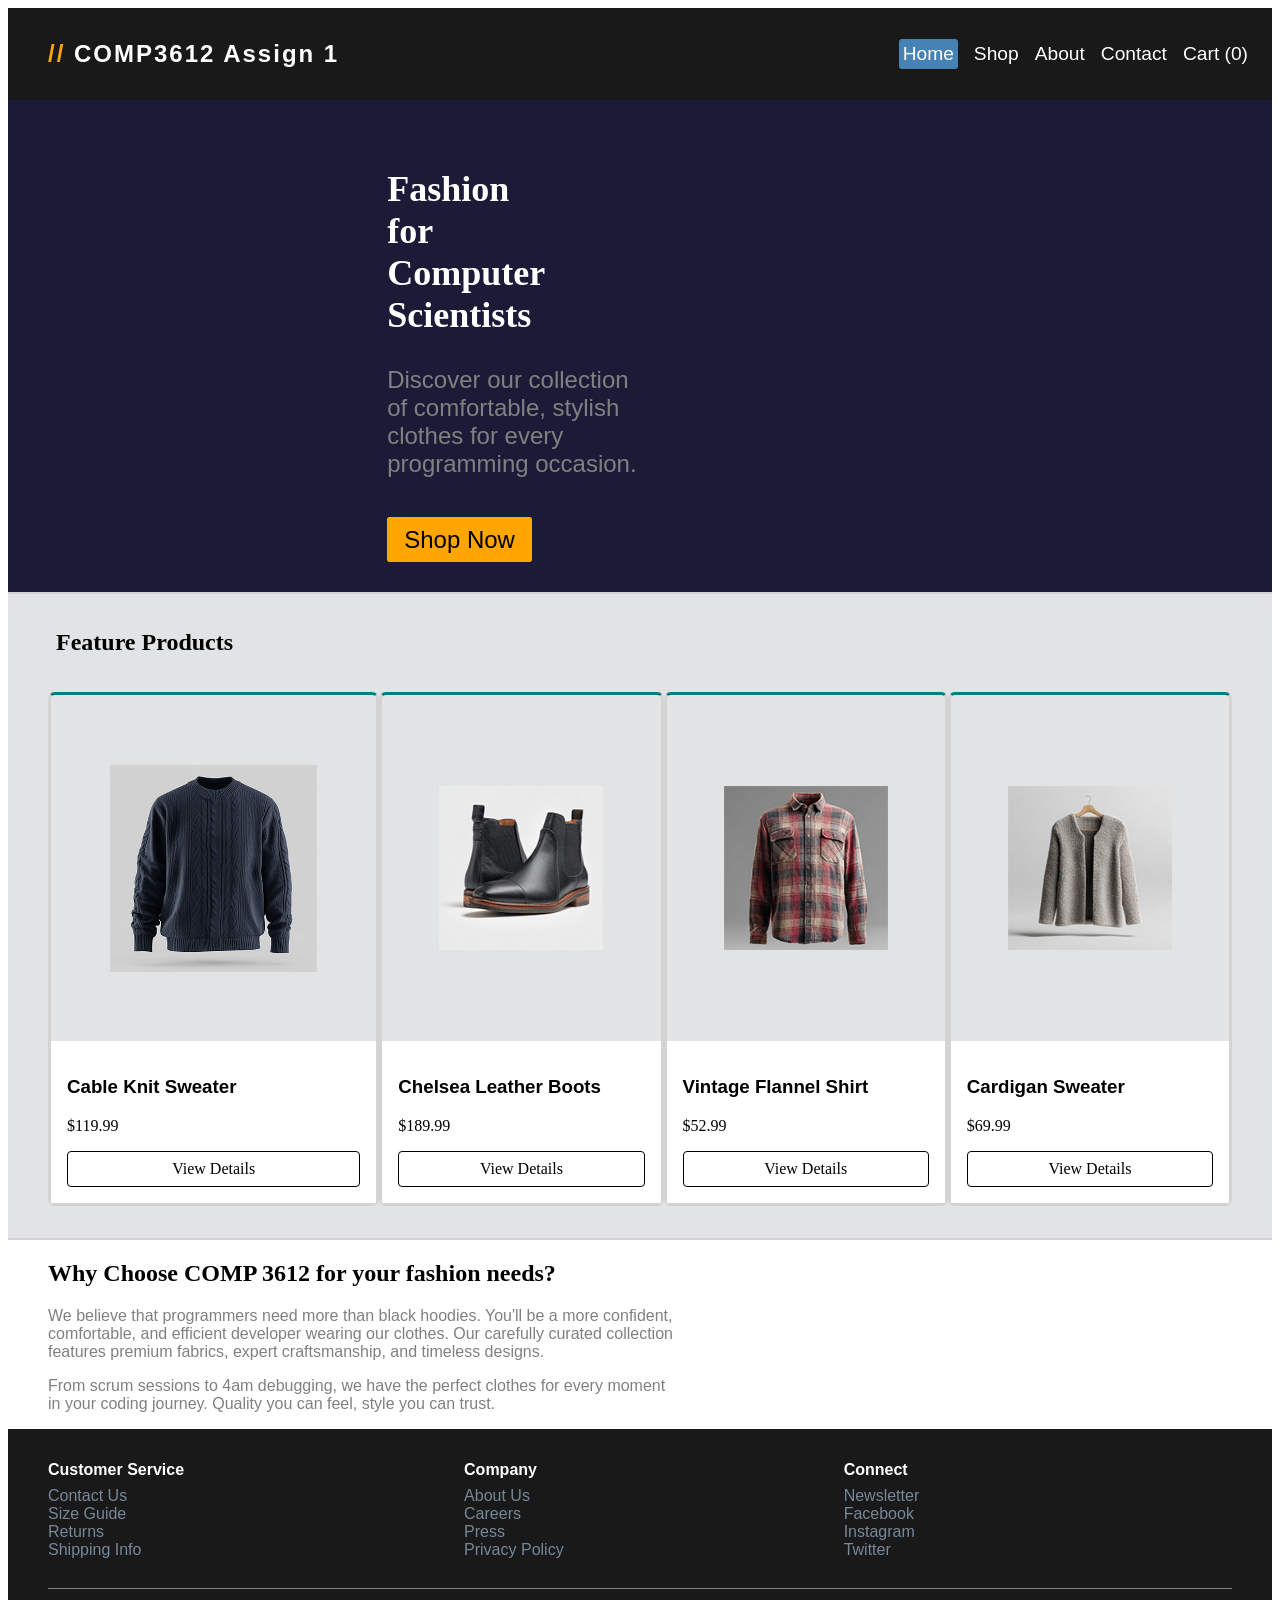
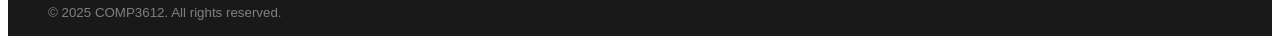
==== index.html @ 66c7a984 "day 1 checkpoint. index.html done. about.html halfway done" ====
<html>
<head> 
        <title>Home Page</title>
        <link rel="stylesheet" href="styles.css">
</head>

<body>
    <header>
        <div>
            <span>//</span>
            <p>COMP3612 Assign 1</p>
        </div>
        
        <nav>
            <ul>
                <li class="homeLink"><a href="index.html">Home</a></li>
                <li><a href="#">Shop</a></li>
                <li><a href="about.html">About</a></li>
                <li><a href="#">Contact</a></li>
                <li><a href="#">Cart (0)</a></li>
            </ul>
        </nav>
    </header>

    <section class="hero">
        <h1 id="indexHTML">Fashion for Computer Scientists</h1>
        <p>
            Discover our collection of comfortable,
            stylish clothes for every programming occasion.
        </p>

        <a href="#">Shop Now</a>
    </section>

    <section class="greySection">
        <h2>Feature Products</h2>

        <ul class="product-list">
            <li>
                <article class="cards">
                    <div class="productImage">
                        <img src="data/images/003-medium-front.png" alt="Cable Knit Sweater">
                    </div>

                    <div class="cardDetails">
                        <h3 class="indexCardFont">Cable Knit Sweater</h3>
                        <p>$119.99</p>
                        <a href="product.html">View Details</a>
                    </div>
                </article>
            </li>

            <li>
                <article class="cards">
                    <div class="productImage">
                        <img src="data/images/008-small-front.png" alt="Chelsea Leather Boots">
                    </div>
                    
                    <div class="cardDetails">
                        <h3 class="indexCardFont">Chelsea Leather Boots</h3>
                        <p>$189.99</p>
                        <a href="#">View Details</a>
                    </div>
                </article>
            </li>

            <li>
                <article class="cards">
                    <div class="productImage">
                        <img src="data/images/011-small-front.png" alt="Vintage Flannel Shirt">
                    </div>

                    <div class="cardDetails">
                        <h3 class="indexCardFont">Vintage Flannel Shirt</h3>
                        <p>$52.99</p>
                        <a href="#">View Details</a>
                    </div>
                </article>
            </li>

            <li>
                <article class="cards">
                    <div class="productImage">
                        <img src="data/images/009-small-front.png" alt="Cardigan Sweater">
                    </div>
                    
                    <div class="cardDetails">
                        <h3 class="indexCardFont">Cardigan Sweater</h3>
                        <p>$69.99</p>
                        <a href="#">View Details</a>
                    </div>
                </article>
            </li>
        </ul>
    </section>

    <article class="whiteSection">
        <h2> Why Choose COMP 3612 for your fashion needs? </h2>
        <p> We believe that programmers need more than black hoodies. You'll be a more confident, comfortable, and efficient developer wearing our clothes. Our carefully curated collection features premium fabrics, expert craftsmanship, and timeless designs. </p>
        <p> From scrum sessions to 4am debugging, we have the perfect clothes for every moment in your coding journey. Quality you can feel, style you can trust. </p>
    </article>

    <footer>
        <nav>
            <section>
                <ul>
                    <li class="sectionTitle">Customer Service</li>
                    <li><a href="#">Contact Us</a></li>
                    <li><a href="#">Size Guide</a></li>
                    <li><a href="#">Returns</a></li>
                    <li><a href="#">Shipping Info</a></li>
                </ul>
            </section>
            <section>
                <ul>
                    <li class="sectionTitle">Company</li>
                    <li><a href="#">About Us</a></li>
                    <li><a href="#">Careers</a></li>
                    <li><a href="#">Press</a></li>
                    <li><a href="#">Privacy Policy</a></li>
                </ul>
            </section>
            <section>
                <ul>
                    <li class="sectionTitle">Connect</li>
                    <li><a href="#">Newsletter</a></li>
                    <li><a href="#">Facebook</a></li>
                    <li><a href="#">Instagram</a></li>
                    <li><a href="#">Twitter</a></li>
                </ul>
            </section>

        </nav>
        <p>&copy 2025 COMP3612. All rights reserved.</p>
    </footer>
</body>

</html>
---- styles.css ----
footer {
    color:lightslategray;
    background-color: rgb(25, 25, 25);
    padding-top: 1rem;
    nav {
        display:flex;
        justify-content: flex-start;
        section {
            margin-right: 15rem;
            ul {
                list-style-type: none;
                .sectionTitle {
                    font-weight: bold;
                    margin-bottom: 0.5rem;
                    color:white;
                }
            }
        }
    }
    p {
        border-top: 1px solid gray;
        margin-right: 2.5rem;
        margin-left: 2.5rem;
        font-size: smaller;
        color:gray;
        padding-top: 1rem;
        padding-bottom: 1rem;
    }
    a {
        text-decoration: none;
        color: inherit;
    }
}

header {
    background-color: rgb(25, 25, 25);
    color: white;
    padding: 0.5rem;
    display: flex;
    justify-content: space-between;
    align-items: center;
    div {
        padding-left: 2rem;
        letter-spacing: 2px;
        font-weight: bold;
        font-size: x-large;
        display: inline-block;
    }
    span {
        color: orange;
    }    
    p {
        display: inline-block;
    } 
    

    nav {
        display: inline-block;
        ul {
            align-items: center;
            display:flex;
            list-style-type: none;
            li {
                display: inline-block;
                font-size: larger;
                margin-right: 1rem;
                a {
                    text-decoration: none;
                    color: inherit; 
                }
                
            }
            .homeLink {
                background-color: steelblue;
                border-radius: 3px;
                border: 4px solid steelblue;
            }
        }
    }
}

.hero {
    background-color:rgb(27, 27, 56);
    padding: 3%;
    padding-left: 30%;
    font-size: x-large;
    h1 {
        
        
        color: white;
        font-family: 'Times New Roman', Times, serif;
    }
    #indexHTML {
        max-width: 20%;
    }
    p {
        max-width: 30%;
        margin-bottom: 3rem;
        color: grey;
    }
    a {
        border: 1px solid orange;
        background-color: orange;
        border-radius: 3px;
        text-decoration: none;
        color: inherit;
        padding: 0.5rem;
        padding-left: 1rem;
        padding-right: 1rem;
    }
}

.greySection {
    padding-top: 1rem;
    padding-bottom: 1rem;
    background-color: rgb(226, 227, 228);
    border-bottom: 2px solid rgb(211, 209, 209);
    border-top: 2px solid rgb(211, 209, 209);
    transition: border-color 0.2s ease; 
    font-family: 'Times New Roman', Times, serif;
    /* index.html styles below */
    h2 {
        padding-left: 3rem;
        padding-bottom: 1rem;
    }
    .indexCardFont {
        font-family:'Gill Sans', 'Gill Sans MT', Calibri, 'Trebuchet MS', sans-serif;
    }
    ul {
        align-items: center;
        justify-content: space-evenly;
        padding-right: 40px;
        display: flex;
        list-style-type: none;
        li article { 
            border: 3px solid lightgray;
            border-radius: 7px;
            border-top-color: teal;
            transition: border-top-color 0.2s ease; 
            .cardDetails {
                display:block;
                background-color: white;
                padding: 1rem;
                a {
                    padding: 0.5rem;
                    border: 1px solid black;
                    border-radius: 4px;
                    display: block;
                    text-align: center;
                    text-decoration: none;
                    color: inherit;
                }
            }
        }
        .cards:hover {
            border-color: black;
            border-top-color: orange;
            a {
                background-color: black;
                color:white;
            }
        }
        .productImage {
            height: 250px;
            display: flex;
            justify-content: center;
            align-items: center;
            padding: 3rem;
        }
        .productImage img {
            max-width: 90%;
            max-height: 100%;
            object-fit:contain;
        }
    }

    /* about.html styles below */
    #aboutHTMLarticle {
        display: flex;
        justify-content: space-evenly;
        align-items: center;
        padding-right: 3rem;
        padding-left: 3rem;
    }
    #aboutHTMLheader {
        display:inline;
    }
    #aboutHTMLp {
        display: inline-block;
        color: gray;
        max-width: 40%;
    }
    .paddingPlease {
        padding: 1rem;
        padding-left: 2.5rem;
    }
    div.getInTouchCards {
        padding: 1rem;
        padding-right: 7rem;
        justify-content: left;
        background-color: white;
        border: 1px solid grey;
        h3 {
            font-family: 'Times New Roman', Times, serif;
            margin-bottom: 2rem;
        }
        p {
            margin-top: -1rem;
            color: gray;
            font-family:'Gill Sans', 'Gill Sans MT', Calibri, 'Trebuchet MS', sans-serif;
        }
    }
    nav {
        display: flex;
        justify-content: flex-start;
        gap: 2rem;
    }
}

.whiteSection {
    padding-left: 2.5rem;
    background-color: white;
    max-width: 50%;
    p {
        color: gray;
    }
    h2 {
        font-family: 'Times New Roman', Times, serif;
    }
    .centerPlease {
        max-width: 100%;
        justify-content: right;
        color: rgb(72, 97, 97);
        background-color: pink;
        display:block;
    }
}

body {
    font-family:'Gill Sans', 'Gill Sans MT', Calibri, 'Trebuchet MS', sans-serif;
}
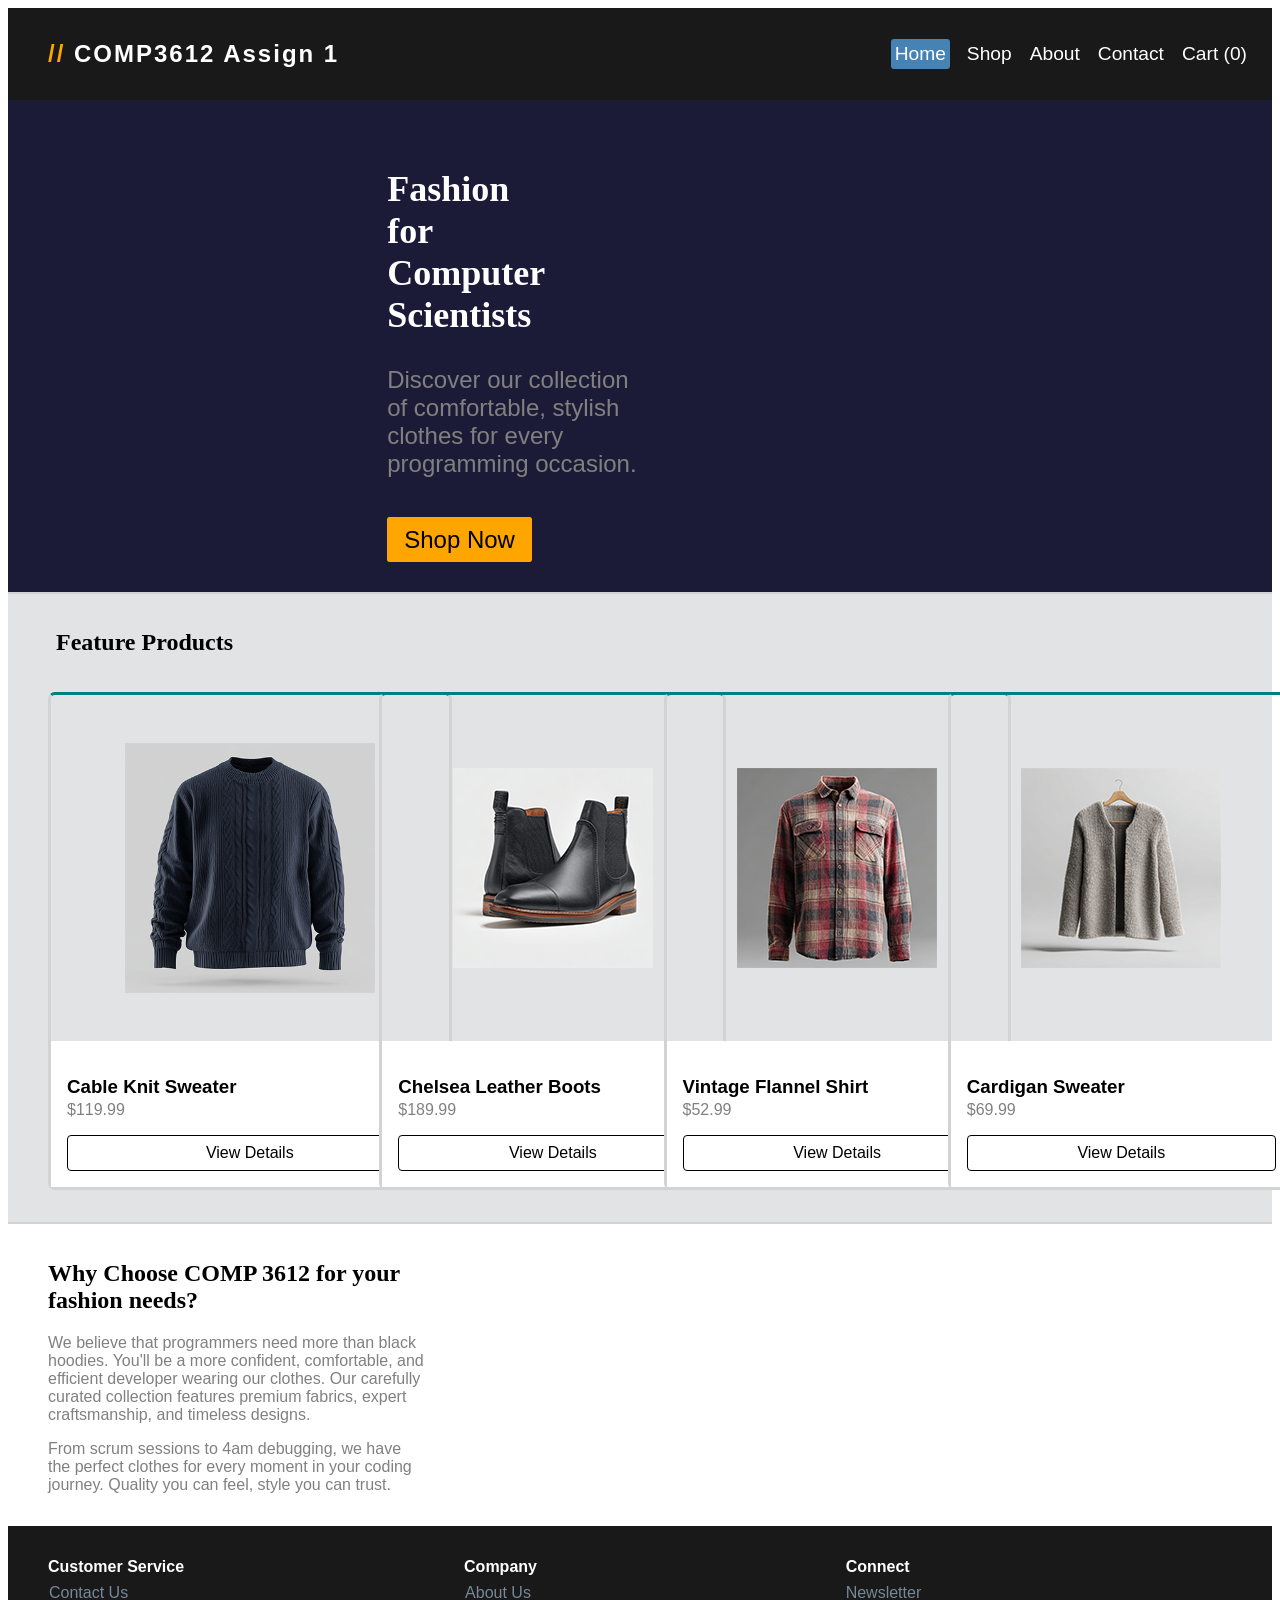
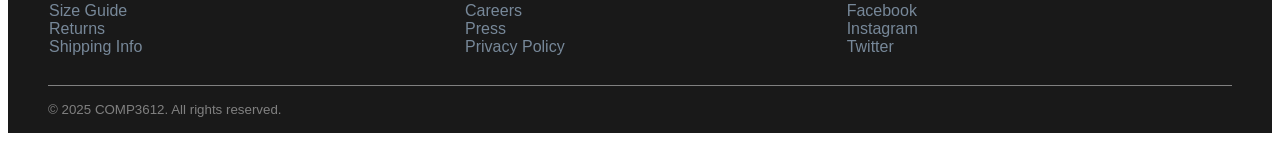
==== commit 71bd52b7: "done all 3 pages need to bug fix stuff" ====
--- a/index.html
+++ b/index.html
@@ -95,9 +95,11 @@
     </section>
 
     <article class="whiteSection">
-        <h2> Why Choose COMP 3612 for your fashion needs? </h2>
-        <p> We believe that programmers need more than black hoodies. You'll be a more confident, comfortable, and efficient developer wearing our clothes. Our carefully curated collection features premium fabrics, expert craftsmanship, and timeless designs. </p>
-        <p> From scrum sessions to 4am debugging, we have the perfect clothes for every moment in your coding journey. Quality you can feel, style you can trust. </p>
+        <div class="hugLeft paddingPlease">
+            <h2> Why Choose COMP 3612 for your fashion needs? </h2>
+            <p> We believe that programmers need more than black hoodies. You'll be a more confident, comfortable, and efficient developer wearing our clothes. Our carefully curated collection features premium fabrics, expert craftsmanship, and timeless designs. </p>
+            <p> From scrum sessions to 4am debugging, we have the perfect clothes for every moment in your coding journey. Quality you can feel, style you can trust. </p>
+        </div>
     </article>
 
     <footer>
@@ -105,28 +107,28 @@
             <section>
                 <ul>
                     <li class="sectionTitle">Customer Service</li>
-                    <li><a href="#">Contact Us</a></li>
-                    <li><a href="#">Size Guide</a></li>
-                    <li><a href="#">Returns</a></li>
-                    <li><a href="#">Shipping Info</a></li>
+                    <li><a href="#" class="noLinkDecorations">Contact Us</a></li>
+                    <li><a href="#" class="noLinkDecorations">Size Guide</a></li>
+                    <li><a href="#" class="noLinkDecorations">Returns</a></li>
+                    <li><a href="#" class="noLinkDecorations">Shipping Info</a></li>
                 </ul>
             </section>
             <section>
                 <ul>
                     <li class="sectionTitle">Company</li>
-                    <li><a href="#">About Us</a></li>
-                    <li><a href="#">Careers</a></li>
-                    <li><a href="#">Press</a></li>
-                    <li><a href="#">Privacy Policy</a></li>
+                    <li><a href="#" class="noLinkDecorations">About Us</a></li>
+                    <li><a href="#" class="noLinkDecorations">Careers</a></li>
+                    <li><a href="#" class="noLinkDecorations">Press</a></li>
+                    <li><a href="#" class="noLinkDecorations">Privacy Policy</a></li>
                 </ul>
             </section>
             <section>
                 <ul>
                     <li class="sectionTitle">Connect</li>
-                    <li><a href="#">Newsletter</a></li>
-                    <li><a href="#">Facebook</a></li>
-                    <li><a href="#">Instagram</a></li>
-                    <li><a href="#">Twitter</a></li>
+                    <li"><a href="#" class="noLinkDecorations">Newsletter</a></li>
+                    <li><a href="#" class="noLinkDecorations">Facebook</a></li>
+                    <li><a href="#" class="noLinkDecorations">Instagram</a></li>
+                    <li><a href="#" class="noLinkDecorations">Twitter</a></li>
                 </ul>
             </section>
 
--- a/styles.css
+++ b/styles.css
@@ -53,7 +53,6 @@
         display: inline-block;
     } 
     
-
     nav {
         display: inline-block;
         ul {
@@ -85,8 +84,6 @@
     padding-left: 30%;
     font-size: x-large;
     h1 {
-        
-        
         color: white;
         font-family: 'Times New Roman', Times, serif;
     }
@@ -96,7 +93,7 @@
     p {
         max-width: 30%;
         margin-bottom: 3rem;
-        color: grey;
+        color: gray;
     }
     a {
         border: 1px solid orange;
@@ -118,13 +115,21 @@
     border-top: 2px solid rgb(211, 209, 209);
     transition: border-color 0.2s ease; 
     font-family: 'Times New Roman', Times, serif;
-    /* index.html styles below */
+    height: auto;
+
     h2 {
         padding-left: 3rem;
         padding-bottom: 1rem;
     }
     .indexCardFont {
         font-family:'Gill Sans', 'Gill Sans MT', Calibri, 'Trebuchet MS', sans-serif;
+    }
+    .teamList {
+        gap: 1rem;
+        display: flex;
+        align-items: stretch;
+        margin-bottom: 10rem;
+        
     }
     ul {
         align-items: center;
@@ -132,11 +137,7 @@
         padding-right: 40px;
         display: flex;
         list-style-type: none;
-        li article { 
-            border: 3px solid lightgray;
-            border-radius: 7px;
-            border-top-color: teal;
-            transition: border-top-color 0.2s ease; 
+        article { 
             .cardDetails {
                 display:block;
                 background-color: white;
@@ -149,7 +150,44 @@
                     text-align: center;
                     text-decoration: none;
                     color: inherit;
+                    font-family:'Gill Sans', 'Gill Sans MT', Calibri, 'Trebuchet MS', sans-serif;
                 }
+                p {
+                    margin-top: -1rem;
+                    color: gray;
+                }
+            }
+            p {
+                font-family:'Gill Sans', 'Gill Sans MT', Calibri, 'Trebuchet MS', sans-serif;
+            }
+        }
+        .cards {
+            width: 120%;
+            transition: border-top-color 0.2s ease; 
+            border: 3px solid lightgray;
+            border-top-color: teal;
+            border-radius: 7px;
+        }
+        .teamPhoto {
+            border: 3px solid lightgray;
+            overflow: hidden;
+            
+            img {
+                width: 100%;
+                height: 100%;
+                object-fit: cover;
+                display: block;
+            }
+        }
+        .teamCard {
+            height: auto;
+            p {
+                margin-top: -0.7rem;
+                color: gray;
+            }
+            .teamRole {
+                font-family: 'Times New Roman', Times, serif;
+                color: orange;
             }
         }
         .cards:hover {
@@ -166,15 +204,14 @@
             justify-content: center;
             align-items: center;
             padding: 3rem;
-        }
-        .productImage img {
-            max-width: 90%;
-            max-height: 100%;
-            object-fit:contain;
-        }
-    }
-
-    /* about.html styles below */
+            img {
+                max-width: 90%;
+                max-height: 100%;
+                object-fit: contain;
+            }
+        }
+    }
+
     #aboutHTMLarticle {
         display: flex;
         justify-content: space-evenly;
@@ -189,11 +226,9 @@
         display: inline-block;
         color: gray;
         max-width: 40%;
-    }
-    .paddingPlease {
-        padding: 1rem;
-        padding-left: 2.5rem;
-    }
+        font-family:'Gill Sans', 'Gill Sans MT', Calibri, 'Trebuchet MS', sans-serif;
+    }
+    
     div.getInTouchCards {
         padding: 1rem;
         padding-right: 7rem;
@@ -217,10 +252,263 @@
     }
 }
 
+.noLinkDecorations {
+    text-decoration: none;
+    color: inherit;
+}
+
+.active {
+    border-bottom: 1px solid orange;
+    color: black;
+}
+
+.inactive {
+    color: gray;
+}
+
+.flexDisplay {
+    display: flex;
+    gap: 1rem;
+    padding-left: 0rem;
+}
+
+.addToCart {
+    background-color: orange;
+    border: 1px solid orange;
+    border-radius: 4px;
+    padding: 0.5rem;
+}
+
+.addToWishlist{
+    background-color: white;
+    border: 1px solid black;
+    border-radius: 4px;
+    padding: 0.5rem;
+}
+
+.quantitySelection {
+    label {
+        display: block;
+    }
+    input {
+        width: 5.95%;
+        -moz-appearance: textfield; /*found from googling*/
+    }
+    margin-bottom: 1rem;
+}
+
+.sizeSelection {
+    margin-left: 0;
+    padding-left: 0;
+    margin-bottom: 1rem;
+    button {
+        padding: 0.5rem;
+        border: 1px solid gray; 
+        border-radius: 4px;
+        background-color: white;
+        transition: background-color 0.3s ease;
+    }
+    button:hover {
+        background-color: gray;
+    }
+    
+}
+
+.colorSelection {
+    padding-left: 0;
+    margin-left: 0;
+    margin-top: 1rem;
+    border: 0;
+    button {
+        transition: border-color 0.3s ease;
+    }
+    input{
+        width: 0;
+        height: 0;
+        opacity: 0;
+    }
+    button:hover {
+        border: 1px solid black;
+    }
+    .cream {
+        background-color: #dcd9cc;
+    }
+
+    .gray {
+        background-color: gray;
+    }
+
+    .navy {
+        background-color: rgb(0, 0, 77);
+    }
+
+    .orange {
+        background-color: rgb(180, 87, 1);
+    }
+}
+.colorButton {
+    border: 1px solid white;
+    border-radius: 50%;
+    width: 28px;
+    height: 28px;
+}
+
+.productActions {
+    button {
+        transition: background-color 0.3s ease;
+    }
+    button.addToCart:hover {
+        background-color: rgb(155, 101, 1);
+    }
+    button.addToWishlist:hover {
+        background-color: rgb(126, 126, 125);
+    }
+}
+
+.customerReviews {
+    .reviewHeader {
+        align-items: center;
+        justify-content: space-between;
+    }
+    time {
+        font-family: 'Times New Roman', Times, serif;
+        color: gray;
+    }
+}
+
+.lineAbove {
+    border-top: 1px solid gray;
+}
+
+#specifications {
+    padding-bottom: 1rem;
+    table {
+        border-collapse: collapse;
+    }
+    tr {
+        padding-block: 0.5rem;
+        display: flex;
+        justify-content: space-between;
+        gap: 10rem;
+        th {
+            width: 100%;
+            text-align: left;
+        }
+        td {
+            padding-right: 9rem;
+            width: 320%;
+        }
+    }
+}
+
+.productGallery {
+    margin-right: 12rem;
+}
+
+.productOverview {
+    .mainProductImage {
+        width: 160%;
+        img {
+            width: 100%;
+        }
+    }
+    .productThumbnails {
+        img {
+            margin-top: 1rem;
+            width: 50%;
+        }
+        gap: 2rem;
+        width: 160%;
+        display:flex;
+        justify-content: space-between;
+        align-items: center;
+    }
+    padding-block: 2rem;
+}
+
+.productInformation {
+    align-items:end;
+    padding-left: 2rem;
+    h1 {
+        margin-top: -0.5rem;
+        margin-bottom: -1rem;
+        width: 15%;
+    }
+}
+
+
+
+.noBorder {
+    border: 0px;
+}
+
+.teamList {
+    gap: 1rem;
+    display: flex;
+    align-items: stretch;
+}
+
+.colorGray {
+    color: gray;
+}
+
+.paddingPlease {
+    padding: 1rem;
+    padding-left: 2.5rem;
+}
+
+.hugLeft {
+    
+    max-width: 30%;
+}
+
+.stars {
+    color: rgb(235, 172, 0);
+}
+
+.productRating {
+    color: rgb(235, 172, 0);
+}
+
+.productOverview {
+    display: flex;
+}
+
+.productPrice {
+    font-size:xx-large;
+    margin-block: -0.5rem;
+}
+
+.productDescription {
+    font-size:medium;
+}
+
+.timesNewRoman {
+    font-family: 'Times New Roman', Times, serif;
+}
+
+.otherFontIDK {
+    font-family:'Gill Sans', 'Gill Sans MT', Calibri, 'Trebuchet MS', sans-serif;
+}
+
+.detailTabs {
+    border-top: 1px solid gray;
+    border-bottom: 1px solid gray;
+    display: flex;
+}
+
+main {
+    background-color: rgb(240, 238, 238);
+}
+
+.productChain {
+    background-color: white;
+    border-top: 1px solid gray;
+    border-bottom: 1px solid gray;
+}
+
 .whiteSection {
-    padding-left: 2.5rem;
     background-color: white;
-    max-width: 50%;
     p {
         color: gray;
     }
@@ -229,14 +517,100 @@
     }
     .centerPlease {
         max-width: 100%;
-        justify-content: right;
+        justify-content: center;
         color: rgb(72, 97, 97);
-        background-color: pink;
-        display:block;
-    }
+        display:flex;
+    }
+    .timeline {
+        h3 {
+            font-family: 'Times New Roman', Times, serif;
+            color: green;
+            margin-bottom: -1rem;
+            margin-top: 2rem;
+        }
+        p {
+            color: black;
+        }
+        border-left: 2px solid lightgray;
+        list-style: none;
+        li {
+            position: relative; /*found from the google ai when you search stuff up; this specifically fixes the alignment issue from resizing my browser*/
+        }
+        li::before { /*https://youtu.be/wdlxBhxKCB8*/
+            content: '•';
+            display: inline-block; 
+            color: orange;
+            position: absolute;
+            left: -47px;
+            font-size: x-large;
+        }
+    }
+    .valuesCards {
+        background-color: rgb(226, 227, 228);
+        border: 1px solid gray;
+        border-radius: 4px;
+        padding-top: 4rem;
+        h3 {
+            display:inline-block;
+            padding:1rem;
+            padding-bottom: 0.5rem;
+            padding-top: 0.5rem;
+            font-size: x-large;
+            background-color: rgb(25, 25, 25);
+            border: 1px solid rgb(25, 25, 25);
+            border-radius: 4px;
+            margin-bottom: -0.5rem;
+            margin-top: -2rem;
+        }
+        h2 {
+            margin-bottom: -0.5rem;
+        }
+    }
+    ul {
+        padding: 1rem;
+        margin-top: -1rem;
+    }
+}
+
+.noListDecorations {
+    list-style: none;
+}
+
+.white {
+    color: white;
+}
+
+.teal {
+    color: teal;
+}
+
+.orange {
+    color: orange;
+}
+
+.gray {
+    color:gray;
 }
 
 body {
     font-family:'Gill Sans', 'Gill Sans MT', Calibri, 'Trebuchet MS', sans-serif;
 }
 
+header li {
+    border: 1px solid rgb(25, 25, 25);
+    transition: border-color 0.3s ease; 
+}
+footer li {
+    a {
+        border: 1px solid rgb(25, 25, 25);
+        transition: border-color 0.3s ease; 
+    }
+}
+header li:hover {
+    border-bottom: 1px solid orange;
+}
+footer li {
+    a:hover {
+        border-bottom: 1px solid orange;
+    }
+}
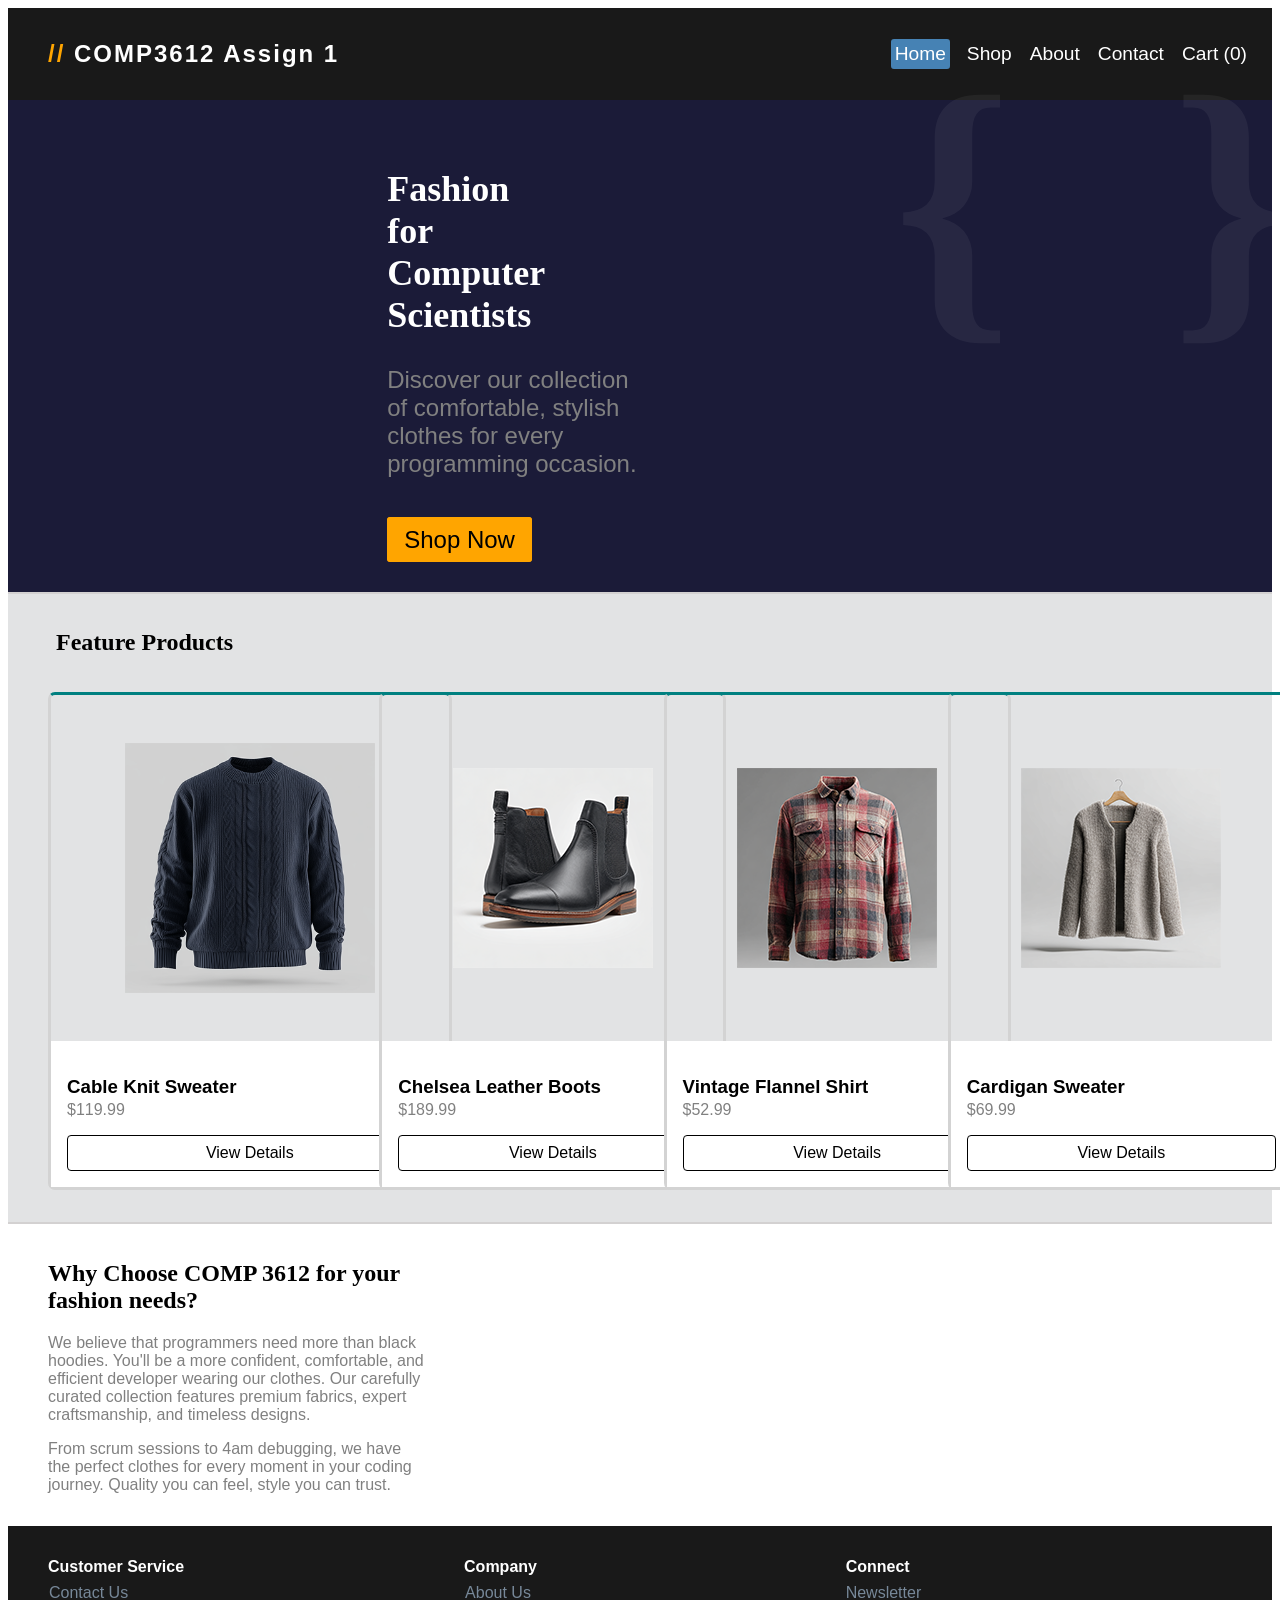
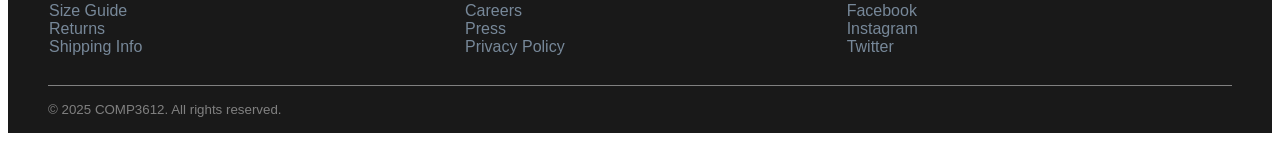
==== commit 42f123db: "test" ====
--- a/index.html
+++ b/index.html
@@ -136,5 +136,5 @@
         <p>&copy 2025 COMP3612. All rights reserved.</p>
     </footer>
 </body>
-
+<!--test -->
 </html>
--- a/styles.css
+++ b/styles.css
@@ -105,6 +105,15 @@
         padding-left: 1rem;
         padding-right: 1rem;
     }
+    h1::after { /*found from the ai at the top of google searches*/
+        content: "{}";
+        letter-spacing: 10rem;
+        position: absolute;
+        font-size: 300px;
+        top: 30px;
+        right: -170px;
+        opacity: 5%;
+    }
 }
 
 .greySection {
@@ -128,8 +137,7 @@
         gap: 1rem;
         display: flex;
         align-items: stretch;
-        margin-bottom: 10rem;
-        
+        margin-bottom: -5rem;
     }
     ul {
         align-items: center;
@@ -171,7 +179,7 @@
         .teamPhoto {
             border: 3px solid lightgray;
             overflow: hidden;
-            
+            height: 70%;
             img {
                 width: 100%;
                 height: 100%;
@@ -261,9 +269,23 @@
     border-bottom: 1px solid orange;
     color: black;
 }
-
+.active:hover {
+    font-weight: bold;
+}
 .inactive {
     color: gray;
+}
+.inactive:hover {
+    color: black;
+    font-weight: bold;
+}
+.detailTabs {
+    border-top: 1px solid gray;
+    border-bottom: 1px solid gray;
+    display: flex;
+    a {
+        padding-block: 1rem;
+    }
 }
 
 .flexDisplay {
@@ -489,12 +511,6 @@
 
 .otherFontIDK {
     font-family:'Gill Sans', 'Gill Sans MT', Calibri, 'Trebuchet MS', sans-serif;
-}
-
-.detailTabs {
-    border-top: 1px solid gray;
-    border-bottom: 1px solid gray;
-    display: flex;
 }
 
 main {
